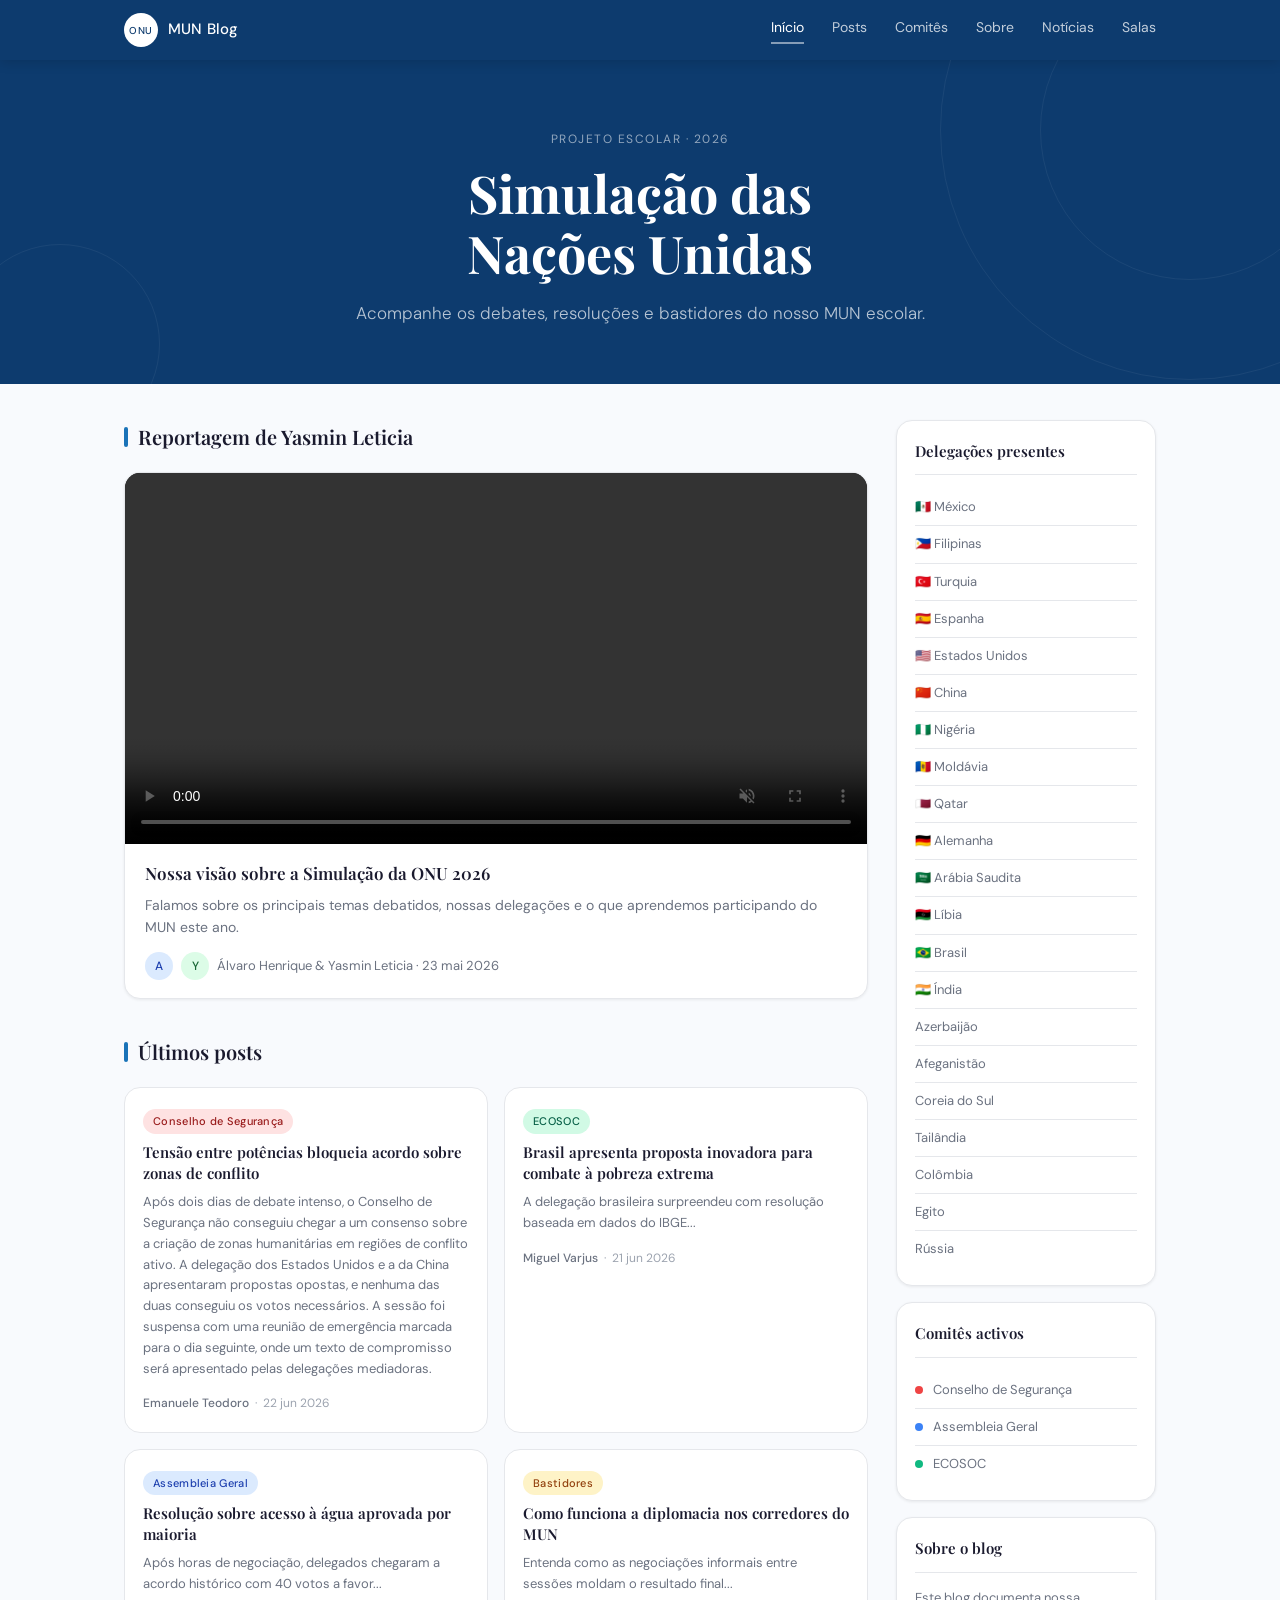
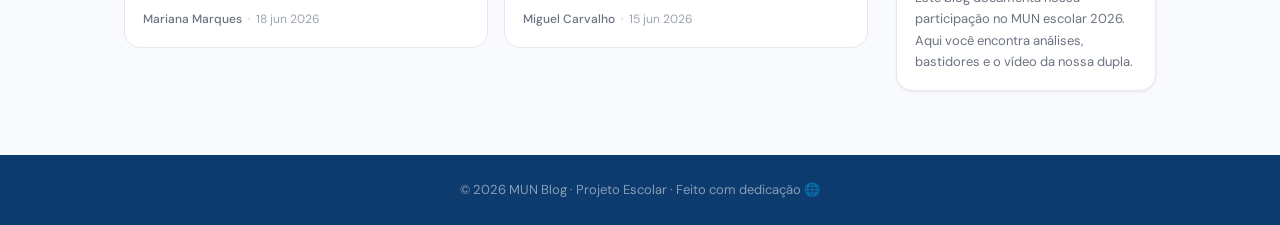
==== index.html @ 3dd658ce "Commit limpo do blog sem arquivos pesados" ====
<!DOCTYPE html>
<html lang="pt-BR">
<head>
  <meta charset="UTF-8" />
  <meta name="viewport" content="width=device-width, initial-scale=1.0" />
  <title>MUN Blog — Simulação da ONU 2026</title>
  <link rel="stylesheet" href="style.css" />
  <link href="https://fonts.googleapis.com/css2?family=Playfair+Display:wght@600;700&family=DM+Sans:wght@300;400;500&display=swap" rel="stylesheet" />
</head>
<body>

  <nav class="navbar">
    <div class="navbar-inner">
      <div class="brand">
        <div class="un-logo">ONU</div>
        <span class="brand-name">MUN Blog</span>
      </div>
      <div class="nav-links">
        <a href="index.html" class="active">Início</a>
        <a href="posts.html">Posts</a>
        <a href="comites.html">Comitês</a>
        <a href="sobre.html">Sobre</a>
        <a href="noticias.html">Notícias</a>
        <a href="salas.html">Salas</a>
      </div>
      <button class="menu-btn" id="menuBtn">&#9776;</button>
    </div>
    <div class="mobile-menu" id="mobileMenu">
      <a href="index.html">Início</a>
      <a href="posts.html">Posts</a>
      <a href="comites.html">Comitês</a>
      <a href="sobre.html">Sobre</a>
      <a href="salas.html">Salas</a>
    </div>
  </nav>

  <header class="hero">
    <div class="hero-content">
      <span class="hero-eyebrow">Projeto Escolar · 2026</span>
      <h1>Simulação das<br/>Nações Unidas</h1>
      <p>Acompanhe os debates, resoluções e bastidores do nosso MUN escolar.</p>
    </div>
    <div class="hero-decoration">
      <div class="globe-ring r1"></div>
      <div class="globe-ring r2"></div>
      <div class="globe-ring r3"></div>
    </div>
  </header>

  <main class="main">
    <div class="container">
      <div class="layout">
        <div class="left-col">

          <section class="section">
            <h2 class="section-title"><span class="title-accent"></span>Reportagem de Yasmin Leticia</h2>
            <div class="video-card">
              <div class="video-wrapper local-video-container">
                <video id="videoFrame" controls autoplay muted>
                  <source src="Fotos onu/Blog onu jornal.mp4" type="video/mp4">
                  Seu navegador não suporta a reprodução deste vídeo.
                </video>
              </div>
              <div class="video-info">
                <h3>Nossa visão sobre a Simulação da ONU 2026</h3>
                <p>Falamos sobre os principais temas debatidos, nossas delegações e o que aprendemos participando do MUN este ano.</p>
                <div class="authors">
                  <div class="author-avatar" style="background:#dbeafe;color:#1e40af;width:28px;height:28px;font-size:12px;">A</div>
                  <div class="author-avatar" style="background:#dcfce7;color:#166534;width:28px;height:28px;font-size:12px;">Y</div>
                  <span class="author-names">Álvaro Henrique & Yasmin Leticia · 23 mai 2026</span>
                </div>
              </div>
            </div>
          </section>

          <section class="section">
            <h2 class="section-title"><span class="title-accent"></span>Últimos posts</h2>
            <div class="posts-grid">

              <article class="post-card">
                <a href="post-conselho.html">
                  <span class="post-tag tag-security">Conselho de Segurança</span>
                  <h3>Tensão entre potências bloqueia acordo sobre zonas de conflito</h3>
                  <p>Após dois dias de debate intenso, o Conselho de Segurança não conseguiu chegar a um consenso sobre a criação de zonas humanitárias em regiões de conflito ativo. A delegação dos Estados Unidos e a da China apresentaram propostas opostas, e nenhuma das duas conseguiu os votos necessários. A sessão foi suspensa com uma reunião de emergência marcada para o dia seguinte, onde um texto de compromisso será apresentado pelas delegações mediadoras.</p>
                  <div class="post-meta">
                    <span class="meta-author">Emanuele Teodoro</span>
                    <span class="meta-dot">·</span>
                    <span>22 jun 2026</span>
                  </div>
                </a>
              </article>

              <article class="post-card">
                <a href="post-ecosoc.html">
                  <span class="post-tag tag-ecosoc">ECOSOC</span>
                  <h3>Brasil apresenta proposta inovadora para combate à pobreza extrema</h3>
                  <p>A delegação brasileira surpreendeu com resolução baseada em dados do IBGE...</p>
                  <div class="post-meta">
                    <span class="meta-author">Miguel Varjus</span>
                    <span class="meta-dot">·</span>
                    <span>21 jun 2026</span>
                  </div>
                </a>
              </article>

              <article class="post-card">
                <a href="post-assembleia.html">
                  <span class="post-tag tag-assembly">Assembleia Geral</span>
                  <h3>Resolução sobre acesso à água aprovada por maioria</h3>
                  <p>Após horas de negociação, delegados chegaram a acordo histórico com 40 votos a favor...</p>
                  <div class="post-meta">
                    <span class="meta-author">Mariana Marques</span>
                    <span class="meta-dot">·</span>
                    <span>18 jun 2026</span>
                  </div>
                </a>
              </article>

              <article class="post-card">
                <a href="post-bastidores.html">
                  <span class="post-tag tag-backstage">Bastidores</span>
                  <h3>Como funciona a diplomacia nos corredores do MUN</h3>
                  <p>Entenda como as negociações informais entre sessões moldam o resultado final...</p>
                  <div class="post-meta">
                    <span class="meta-author">Miguel Carvalho</span>
                    <span class="meta-dot">·</span>
                    <span>15 jun 2026</span>
                  </div>
                </a>
              </article>

            </div>
          </section>
        </div>

        <aside class="sidebar">
          <div class="sidebar-card">
            <h4>Delegações presentes</h4>
            <ul class="country-list">
              <li>🇲🇽 México</li>
              <li>🇵🇭 Filipinas</li>
              <li>🇹🇷 Turquia</li>
              <li>🇪🇸 Espanha</li>
              <li>🇺🇸 Estados Unidos</li>
              <li>🇨🇳 China</li>
              <li>🇳🇬 Nigéria</li>
              <li>🇲🇩 Moldávia</li>
              <li>🇶🇦 Qatar</li>
              <li>🇩🇪 Alemanha</li>
              <li>🇸🇦 Arábia Saudita</li>
              <li>🇱🇾 Líbia</li>
              <li>🇧🇷 Brasil</li>
              <li>🇮🇳 Índia</li>
              <li>Azerbaijão</li>
              <li>Afeganistão</li>
              <li>Coreia do Sul</li>
              <li>Tailândia</li>
              <li>Colômbia</li>
              <li>Egito</li>
              <li>Rússia</li>
            </ul>
          </div>
          <div class="sidebar-card">
            <h4>Comitês activos</h4>
            <ul class="committee-list">
              <li><span class="committee-dot dot-security"></span>Conselho de Segurança</li>
              <li><span class="committee-dot dot-assembly"></span>Assembleia Geral</li>
              <li><span class="committee-dot dot-ecosoc"></span>ECOSOC</li>
            </ul>
          </div>
          <div class="sidebar-card about-card">
            <h4>Sobre o blog</h4>
            <p>Este blog documenta nossa participação no MUN escolar 2026. Aqui você encontra análises, bastidores e o vídeo da nossa dupla.</p>
          </div>
        </aside>
      </div>
    </div>
  </main>

  <footer class="footer">
    <div class="container">
      <p>© 2026 MUN Blog · Projeto Escolar · Feito com dedicação 🌐</p>
    </div>
  </footer>

  <script src="script.js"></script>
</body>
</html>
---- style.css ----
/* ============================================
   MUN BLOG — style.css
   ============================================ */

:root {
  --blue-dark:    #0d3b6e;
  --blue-main:    #1a73b8;
  --blue-mid:     #2e86c1;
  --blue-light:   #dbeafe;
  --blue-pale:    #f0f7ff;
  --text-primary: #1a1a2e;
  --text-muted:   #6b7280;
  --text-light:   #9ca3af;
  --border:       #e5e7eb;
  --bg:           #f8fafd;
  --white:        #ffffff;
  --radius-sm:    6px;
  --radius-md:    10px;
  --radius-lg:    16px;
  --font-display: 'Playfair Display', Georgia, serif;
  --font-body:    'DM Sans', system-ui, sans-serif;
  --shadow-sm:    0 1px 3px rgba(0,0,0,0.07);
  --shadow-md:    0 4px 16px rgba(0,0,0,0.08);
}

* { box-sizing: border-box; margin: 0; padding: 0; }

html { scroll-behavior: smooth; }

body {
  font-family: var(--font-body);
  background: var(--bg);
  color: var(--text-primary);
  line-height: 1.7;
}

/* ---- UTILITIES ---- */
.container {
  max-width: 1080px;
  margin: 0 auto;
  padding: 0 24px;
}

/* ============================================
   NAVBAR
   ============================================ */
.navbar {
  background: var(--blue-dark);
  position: sticky;
  top: 0;
  z-index: 100;
  box-shadow: 0 2px 12px rgba(0,0,0,0.15);
}

.navbar-inner {
  max-width: 1080px;
  margin: 0 auto;
  padding: 0 24px;
  height: 60px;
  display: flex;
  align-items: center;
  justify-content: space-between;
}

.brand {
  display: flex;
  align-items: center;
  gap: 10px;
  text-decoration: none;
}

.un-logo {
  width: 34px;
  height: 34px;
  border-radius: 50%;
  background: white;
  color: var(--blue-dark);
  font-size: 10px;
  font-weight: 500;
  display: flex;
  align-items: center;
  justify-content: center;
  letter-spacing: 0.5px;
}

.brand-name {
  color: white;
  font-size: 15px;
  font-weight: 500;
  letter-spacing: 0.2px;
}

.nav-links {
  display: flex;
  gap: 28px;
}

.nav-links a {
  color: rgba(255,255,255,0.75);
  text-decoration: none;
  font-size: 14px;
  transition: color 0.15s;
  padding-bottom: 2px;
  border-bottom: 2px solid transparent;
}

.nav-links a:hover,
.nav-links a.active {
  color: white;
  border-bottom-color: rgba(255,255,255,0.5);
}

.menu-btn {
  display: none;
  background: none;
  border: none;
  color: white;
  font-size: 22px;
  cursor: pointer;
}

.mobile-menu {
  display: none;
  flex-direction: column;
  background: var(--blue-dark);
  border-top: 1px solid rgba(255,255,255,0.1);
  padding: 12px 24px;
}

.mobile-menu a {
  color: rgba(255,255,255,0.85);
  text-decoration: none;
  padding: 10px 0;
  font-size: 15px;
  border-bottom: 1px solid rgba(255,255,255,0.08);
}

.mobile-menu.open { display: flex; }

/* ============================================
   HERO
   ============================================ */
.hero {
  background: var(--blue-dark);
  padding: 64px 24px 56px;
  position: relative;
  overflow: hidden;
  text-align: center;
}

.hero-content {
  position: relative;
  z-index: 2;
  max-width: 600px;
  margin: 0 auto;
}

.hero-eyebrow {
  display: inline-block;
  font-size: 12px;
  letter-spacing: 1.5px;
  text-transform: uppercase;
  color: rgba(255,255,255,0.55);
  margin-bottom: 14px;
}

.hero h1 {
  font-family: var(--font-display);
  font-size: clamp(32px, 5vw, 52px);
  font-weight: 700;
  color: white;
  line-height: 1.15;
  margin-bottom: 16px;
}

.hero p {
  color: rgba(255,255,255,0.7);
  font-size: 17px;
  font-weight: 300;
}

/* decorative rings */
.hero-decoration { position: absolute; inset: 0; z-index: 1; pointer-events: none; }
.globe-ring {
  position: absolute;
  border-radius: 50%;
  border: 1px solid rgba(255,255,255,0.06);
}
.r1 { width: 300px; height: 300px; top: -80px; right: -60px; }
.r2 { width: 500px; height: 500px; top: -180px; right: -160px; }
.r3 { width: 200px; height: 200px; bottom: -60px; left: -40px; }

/* ============================================
   POST HERO
   ============================================ */
.post-hero {
  background: var(--blue-dark);
  padding: 40px 24px 48px;
}

.back-link {
  display: inline-block;
  color: rgba(255,255,255,0.55);
  text-decoration: none;
  font-size: 13px;
  margin-bottom: 20px;
  transition: color 0.15s;
}
.back-link:hover { color: white; }

.post-title {
  font-family: var(--font-display);
  font-size: clamp(24px, 4vw, 38px);
  font-weight: 700;
  color: white;
  line-height: 1.25;
  margin-bottom: 24px;
  max-width: 720px;
}

.post-byline {
  display: flex;
  align-items: center;
  gap: 12px;
}

.author-avatar {
  width: 36px;
  height: 36px;
  border-radius: 50%;
  display: flex;
  align-items: center;
  justify-content: center;
  font-size: 13px;
  font-weight: 500;
  flex-shrink: 0;
}

.byline-author {
  display: block;
  font-size: 14px;
  font-weight: 500;
  color: white;
}

.byline-date {
  display: block;
  font-size: 12px;
  color: rgba(255,255,255,0.5);
}

/* ============================================
   MAIN LAYOUT
   ============================================ */
.main { padding: 36px 0 64px; }

.layout {
  display: grid;
  grid-template-columns: 1fr 260px;
  gap: 28px;
  align-items: start;
}

.post-layout {
  display: grid;
  grid-template-columns: 1fr 240px;
  gap: 28px;
  align-items: start;
}

/* ============================================
   SECTION TITLES
   ============================================ */
.section { margin-bottom: 36px; }

.section-title {
  font-family: var(--font-display);
  font-size: 20px;
  font-weight: 600;
  color: var(--text-primary);
  margin-bottom: 18px;
  display: flex;
  align-items: center;
  gap: 10px;
}

.title-accent {
  display: inline-block;
  width: 4px;
  height: 20px;
  background: var(--blue-main);
  border-radius: 2px;
}

/* ============================================
   VIDEO CARD
   ============================================ */
.video-card {
  background: var(--white);
  border: 1px solid var(--border);
  border-radius: var(--radius-lg);
  overflow: hidden;
  box-shadow: var(--shadow-sm);
}

.video-wrapper {
  position: relative;
  padding-top: 56.25%; /* 16:9 */
  background: var(--blue-dark);
}

.video-wrapper iframe {
  position: absolute;
  inset: 0;
  width: 100%;
  height: 100%;
  border: none;
}

/* MODIFICAÇÃO EXCLUSIVA PARA O VÍDEO LOCAL (NÃO AFETA AS OUTRAS ABAS) */
.video-wrapper.local-video-container {
  padding-top: 0;
  height: auto;
  background: #000;
}

.video-wrapper.local-video-container video {
  width: 100%;
  height: auto;
  max-height: 520px;
  display: block;
  object-fit: contain;
}

.video-placeholder {
  position: absolute;
  inset: 0;
  display: flex;
  flex-direction: column;
  align-items: center;
  justify-content: center;
  background: #0d3b6e;
  color: white;
  gap: 8px;
}

.placeholder-icon {
  font-size: 40px;
  opacity: 0.4;
}

.video-placeholder p {
  font-size: 16px;
  font-weight: 500;
  opacity: 0.8;
}

.video-placeholder span {
  font-size: 12px;
  opacity: 0.5;
  text-align: center;
  max-width: 260px;
}

.video-info {
  padding: 18px 20px;
}

.video-info h3 {
  font-family: var(--font-display);
  font-size: 17px;
  font-weight: 600;
  color: var(--text-primary);
  margin-bottom: 8px;
  line-height: 1.4;
}

.video-info p {
  font-size: 14px;
  color: var(--text-muted);
  line-height: 1.6;
}

.authors {
  display: flex;
  align-items: center;
  gap: 8px;
  margin-top: 14px;
}

.author-names {
  font-size: 13px;
  color: var(--text-muted);
}

/* ============================================
   POST CARDS
   ============================================ */
.posts-grid {
  display: grid;
  grid-template-columns: 1fr 1fr;
  gap: 16px;
}

.post-card {
  background: var(--white);
  border: 1px solid var(--border);
  border-radius: var(--radius-lg);
  transition: box-shadow 0.2s, border-color 0.2s, transform 0.2s;
}

.post-card:hover {
  box-shadow: var(--shadow-md);
  border-color: var(--blue-main);
  transform: translateY(-2px);
}

.post-card a {
  display: block;
  padding: 18px;
  text-decoration: none;
  color: inherit;
}

.post-card h3 {
  font-family: var(--font-display);
  font-size: 15px;
  font-weight: 600;
  color: var(--text-primary);
  margin: 8px 0 8px;
  line-height: 1.4;
}

.post-card p {
  font-size: 13px;
  color: var(--text-muted);
  line-height: 1.6;
}

.post-meta {
  display: flex;
  align-items: center;
  gap: 6px;
  margin-top: 14px;
  font-size: 12px;
  color: var(--text-light);
}

.meta-author { font-weight: 500; color: var(--text-muted); }
.meta-dot { color: var(--text-light); }

/* ============================================
   TAGS
   ============================================ */
.post-tag {
  display: inline-block;
  font-size: 11px;
  font-weight: 500;
  padding: 3px 10px;
  border-radius: 20px;
  letter-spacing: 0.3px;
}

.tag-security  { background: #fee2e2; color: #991b1b; }
.tag-ecosoc    { background: #d1fae5; color: #065f46; }
.tag-assembly  { background: #dbeafe; color: #1e40af; }
.tag-backstage { background: #fef3c7; color: #92400e; }

/* ============================================
   SIDEBAR
   ============================================ */
.sidebar { display: flex; flex-direction: column; gap: 16px; }

.sidebar-card {
  background: var(--white);
  border: 1px solid var(--border);
  border-radius: var(--radius-lg);
  padding: 18px;
  box-shadow: var(--shadow-sm);
}

.sidebar-card h4 {
  font-family: var(--font-display);
  font-size: 15px;
  font-weight: 600;
  color: var(--text-primary);
  margin-bottom: 14px;
  padding-bottom: 10px;
  border-bottom: 1px solid var(--border);
}

.country-list, .committee-list, .meta-list, .related-list {
  list-style: none;
}

.country-list li {
  padding: 7px 0;
  border-bottom: 1px solid var(--border);
  font-size: 13px;
  color: var(--text-muted);
}
.country-list li:last-child { border-bottom: none; }

.committee-list li {
  display: flex;
  align-items: center;
  gap: 10px;
  padding: 7px 0;
  border-bottom: 1px solid var(--border);
  font-size: 13px;
  color: var(--text-muted);
}
.committee-list li:last-child { border-bottom: none; }

.committee-dot {
  width: 8px;
  height: 8px;
  border-radius: 50%;
  flex-shrink: 0;
}
.dot-security { background: #ef4444; }
.dot-assembly { background: #3b82f6; }
.dot-ecosoc   { background: #10b981; }

.about-card p {
  font-size: 13px;
  color: var(--text-muted);
  line-height: 1.65;
}

/* ============================================
   POST BODY
   ============================================ */
.post-body {
  background: var(--white);
  border: 1px solid var(--border);
  border-radius: var(--radius-lg);
  padding: 36px 40px;
  box-shadow: var(--shadow-sm);
  font-size: 16px;
  line-height: 1.8;
  color: var(--text-primary);
}

.post-body h2 {
  font-family: var(--font-display);
  font-size: 22px;
  font-weight: 600;
  color: var(--text-primary);
  margin: 32px 0 14px;
  padding-bottom: 8px;
  border-bottom: 1px solid var(--border);
}

.post-body p { margin-bottom: 18px; }

.post-body blockquote {
  margin: 28px 0;
  padding: 18px 24px;
  background: var(--blue-pale);
  border-left: 4px solid var(--blue-main);
  border-radius: 0 var(--radius-sm) var(--radius-sm) 0;
  font-style: italic;
  color: var(--blue-dark);
  font-size: 15px;
}

.post-body blockquote cite {
  display: block;
  margin-top: 8px;
  font-style: normal;
  font-size: 13px;
  font-weight: 500;
  color: var(--blue-mid);
}

.post-body strong { font-weight: 500; }

/* Post sidebar extras */
.meta-list li {
  font-size: 13px;
  color: var(--text-muted);
  padding: 5px 0;
  border-bottom: 1px solid var(--border);
}
.meta-list li:last-child { border-bottom: none; }
.meta-list strong { color: var(--text-primary); font-weight: 500; }

.related-list li {
  padding: 7px 0;
  border-bottom: 1px solid var(--border);
}
.related-list li:last-child { border-bottom: none; }
.related-list a {
  font-size: 13px;
  color: var(--blue-main);
  text-decoration: none;
  line-height: 1.5;
  display: block;
}
.related-list a:hover { text-decoration: underline; }

/* ============================================
   FOOTER
   ============================================ */
.footer {
  background: var(--blue-dark);
  padding: 24px;
  text-align: center;
  color: rgba(255,255,255,0.5);
  font-size: 13px;
}

/* ============================================
   RESPONSIVE
   ============================================ */
@media (max-width: 768px) {
  .nav-links { display: none; }
  .menu-btn  { display: block; }

  .layout,
  .post-layout { grid-template-columns: 1fr; }

  .posts-grid { grid-template-columns: 1fr; }

  .post-body { padding: 24px 20px; }

  .hero { padding: 44px 24px 36px; }
}
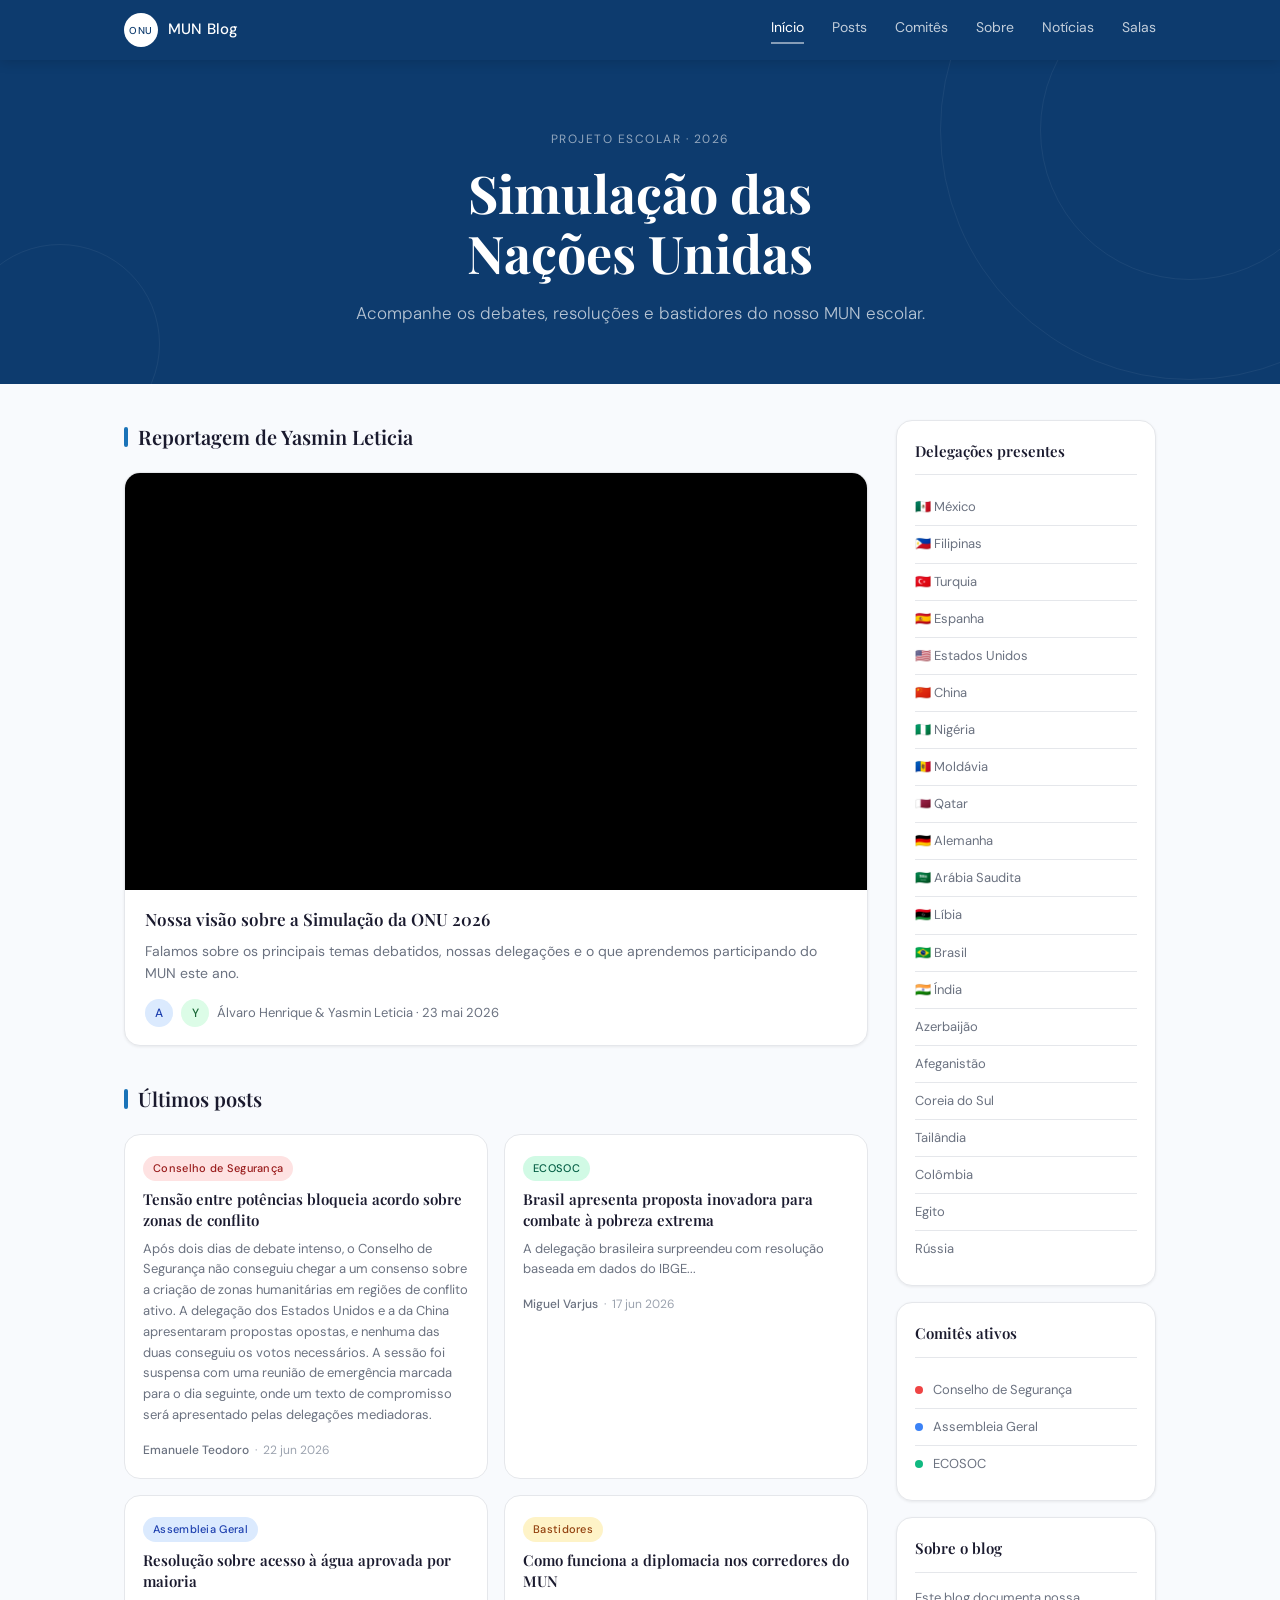
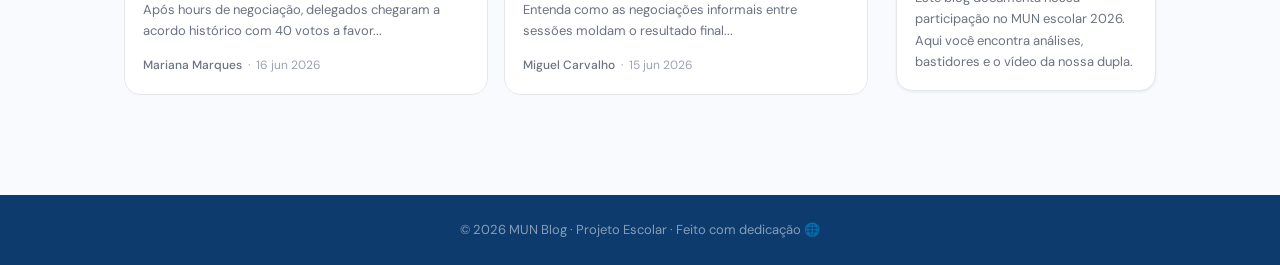
==== commit 794b9eba: "ultima atualização" ====
--- a/index.html
+++ b/index.html
@@ -55,12 +55,17 @@
           <section class="section">
             <h2 class="section-title"><span class="title-accent"></span>Reportagem de Yasmin Leticia</h2>
             <div class="video-card">
+              
+              <!-- Alterado aqui: Agora usando iframe estruturado na classe dedicada -->
               <div class="video-wrapper local-video-container">
-                <video id="videoFrame" controls autoplay muted>
-                  <source src="Fotos onu/Blog onu jornal.mp4" type="video/mp4">
-                  Seu navegador não suporta a reprodução deste vídeo.
-                </video>
+                <iframe 
+                  id="videoFrame" 
+                  src="https://drive.google.com/file/d/19AyAfzkR2DChHjvB2ALJFRJklFY6Lgyp/preview" 
+                  allow="autoplay; encrypted-media" 
+                  allowfullscreen>
+                </iframe>
               </div>
+
               <div class="video-info">
                 <h3>Nossa visão sobre a Simulação da ONU 2026</h3>
                 <p>Falamos sobre os principais temas debatidos, nossas delegações e o que aprendemos participando do MUN este ano.</p>
@@ -98,7 +103,7 @@
                   <div class="post-meta">
                     <span class="meta-author">Miguel Varjus</span>
                     <span class="meta-dot">·</span>
-                    <span>21 jun 2026</span>
+                    <span>17 jun 2026</span>
                   </div>
                 </a>
               </article>
@@ -107,11 +112,11 @@
                 <a href="post-assembleia.html">
                   <span class="post-tag tag-assembly">Assembleia Geral</span>
                   <h3>Resolução sobre acesso à água aprovada por maioria</h3>
-                  <p>Após horas de negociação, delegados chegaram a acordo histórico com 40 votos a favor...</p>
+                  <p>Após hours de negociação, delegados chegaram a acordo histórico com 40 votos a favor...</p>
                   <div class="post-meta">
                     <span class="meta-author">Mariana Marques</span>
                     <span class="meta-dot">·</span>
-                    <span>18 jun 2026</span>
+                    <span>16 jun 2026</span>
                   </div>
                 </a>
               </article>
@@ -161,7 +166,7 @@
             </ul>
           </div>
           <div class="sidebar-card">
-            <h4>Comitês activos</h4>
+            <h4>Comitês ativos</h4>
             <ul class="committee-list">
               <li><span class="committee-dot dot-security"></span>Conselho de Segurança</li>
               <li><span class="committee-dot dot-assembly"></span>Assembleia Geral</li>
--- a/style.css
+++ b/style.css
@@ -305,7 +305,7 @@
 
 .video-wrapper {
   position: relative;
-  padding-top: 56.25%; /* 16:9 */
+  padding-top: 56.25%; /* 16:9 proporção */
   background: var(--blue-dark);
 }
 
@@ -317,19 +317,19 @@
   border: none;
 }
 
-/* MODIFICAÇÃO EXCLUSIVA PARA O VÍDEO LOCAL (NÃO AFETA AS OUTRAS ABAS) */
+/* MODIFICAÇÃO EXCLUSIVA PARA ENCAIXAR O IFRAME DA REPORTAGEM SEM ALTERAR OUTRAS PÁGINAS */
 .video-wrapper.local-video-container {
-  padding-top: 0;
-  height: auto;
+  padding-top: 56.25%; /* Mantém a proporção perfeita do player responsivo */
   background: #000;
 }
 
-.video-wrapper.local-video-container video {
+.video-wrapper.local-video-container iframe {
+  position: absolute;
+  top: 0;
+  left: 0;
   width: 100%;
-  height: auto;
-  max-height: 520px;
-  display: block;
-  object-fit: contain;
+  height: 100%;
+  border: 0;
 }
 
 .video-placeholder {
